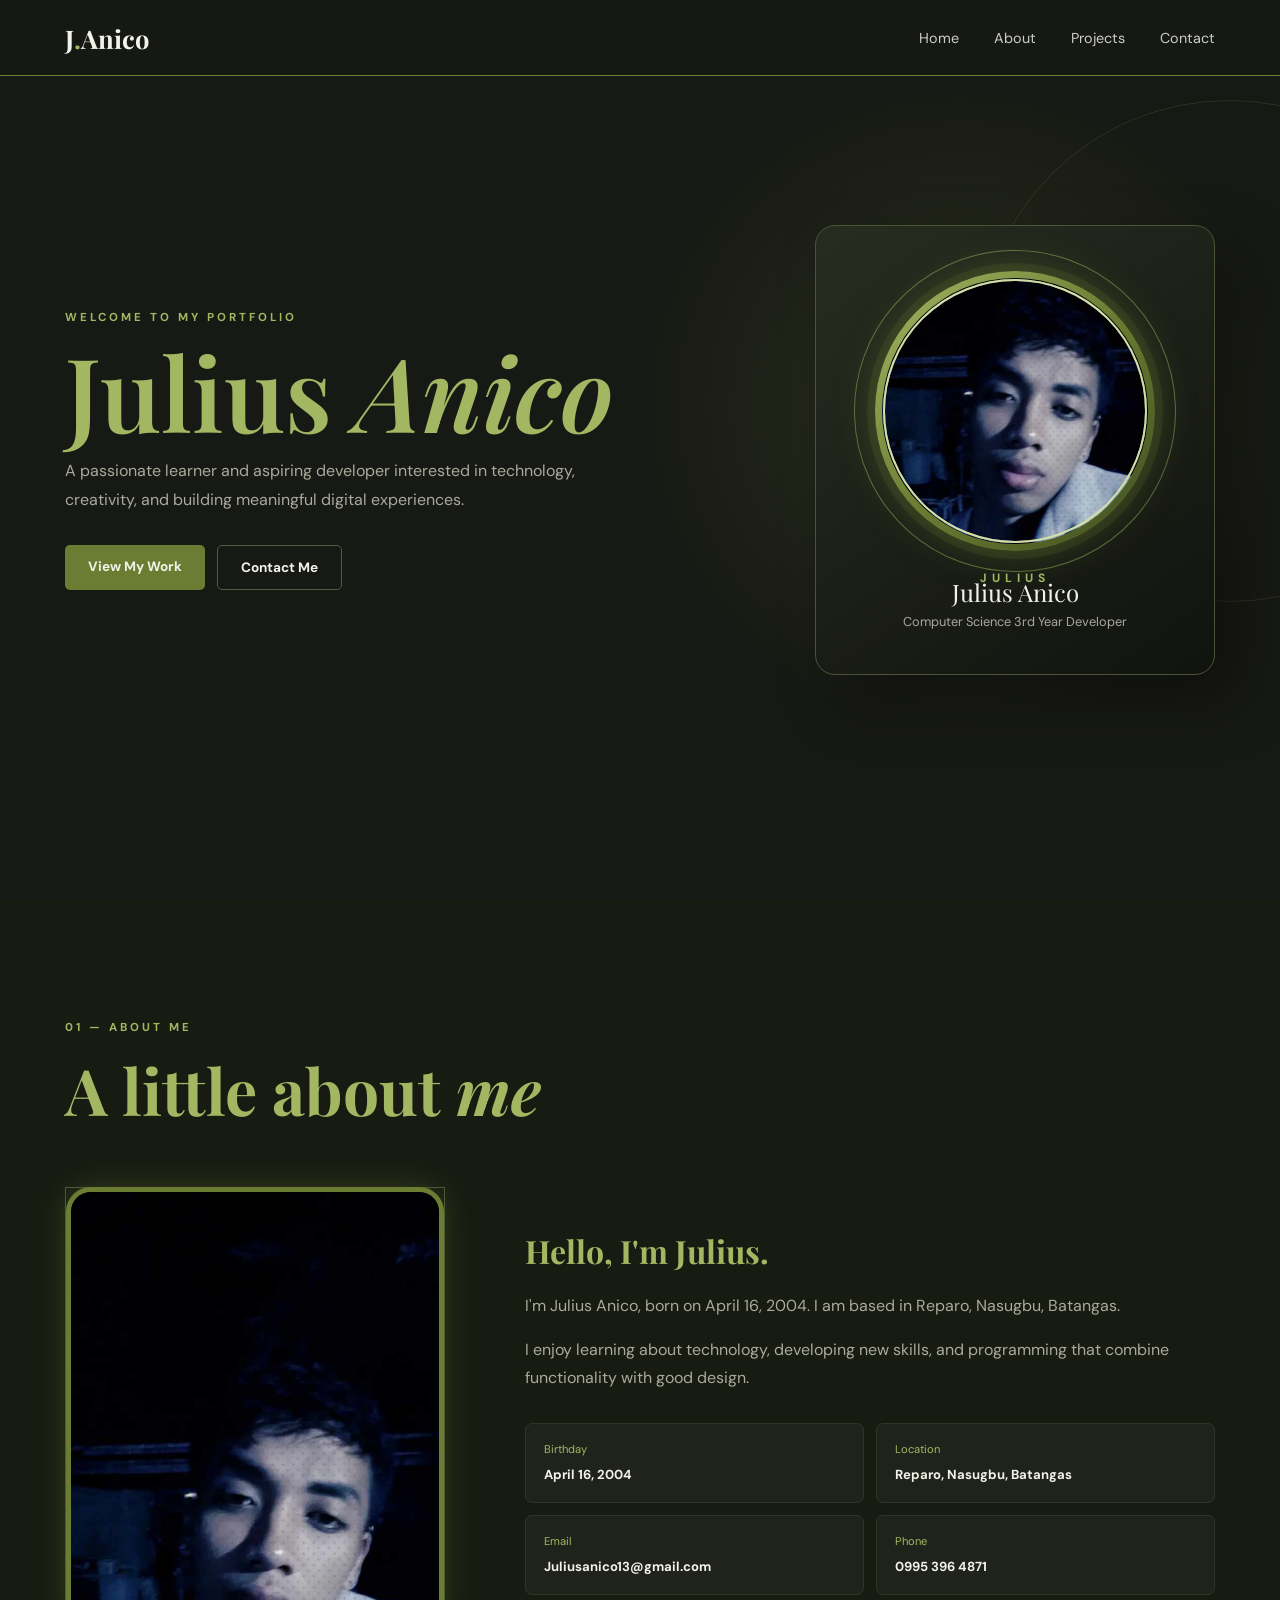
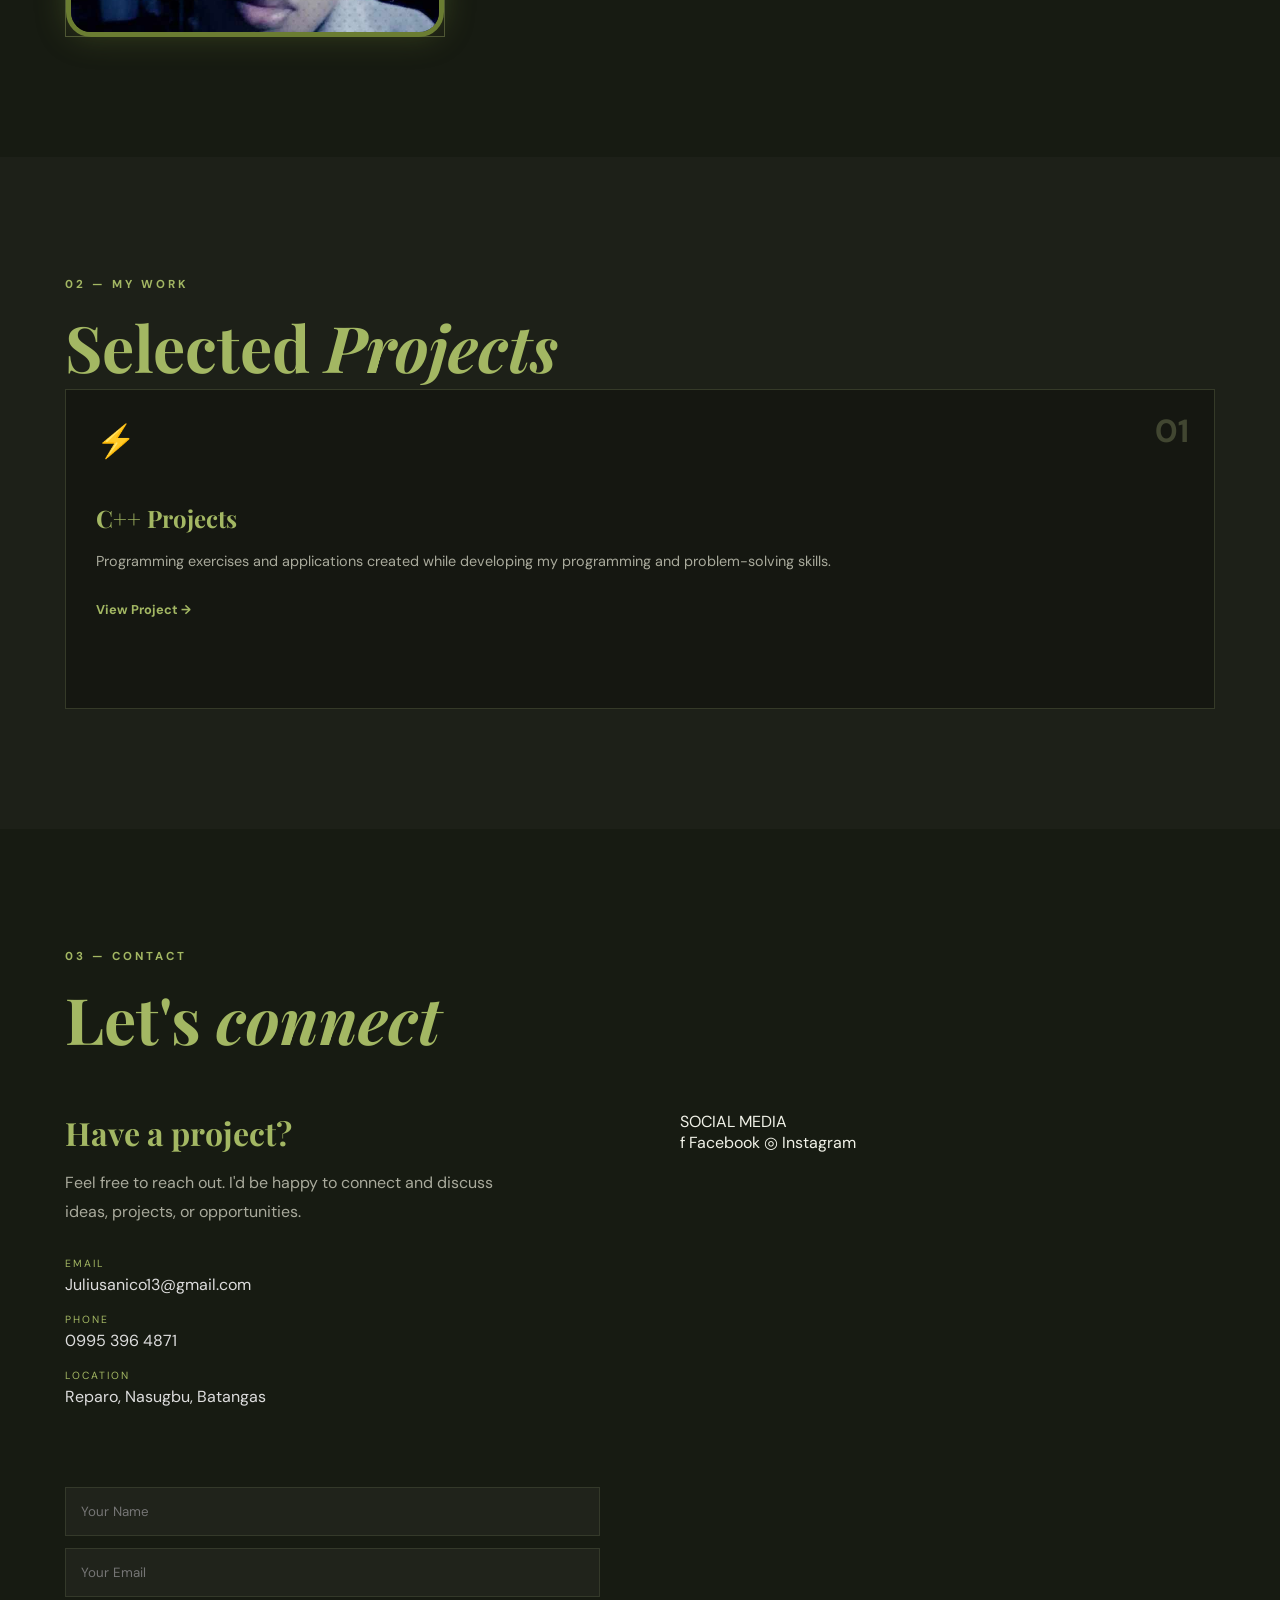
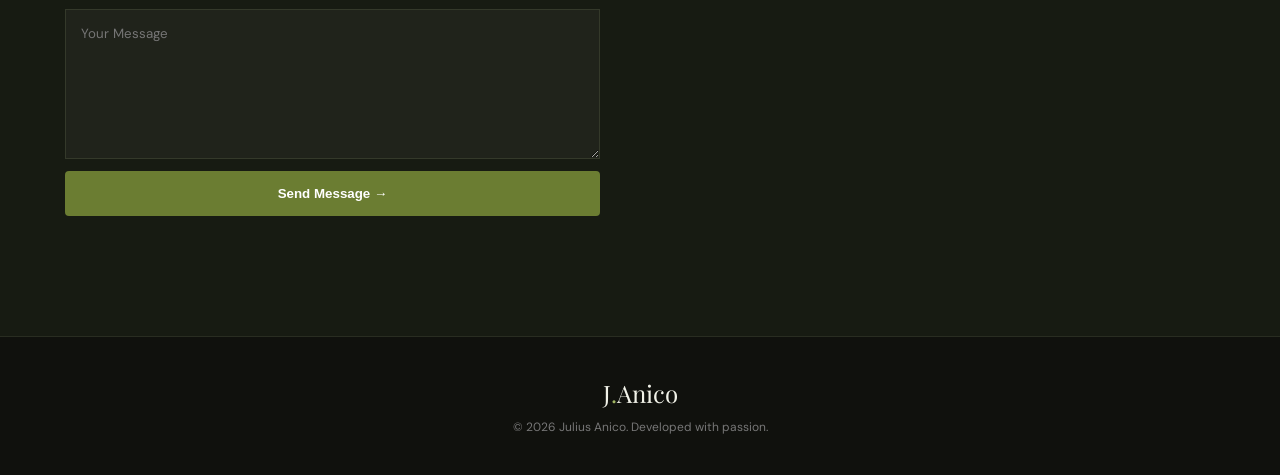
==== index.html @ b2f1a5e4 "Add files via upload" ====
<!DOCTYPE html>
<html lang="en">

<head>
    <meta charset="UTF-8">
    <meta name="viewport" content="width=device-width, initial-scale=1.0">

    <title>Julius Anico | Personal Portfolio</title>

    <link rel="stylesheet" href="style.css">
</head>

<body>

<!-- ================= NAVBAR ================= -->

<nav class="navbar" id="navbar">

    <div class="nav-container">

        <a href="#home" class="logo">
            J<span>.</span>Anico
        </a>

        <button
            class="menu-toggle"
            id="menuToggle"
            aria-label="Toggle navigation"
            aria-expanded="false"
        >
            <span></span>
            <span></span>
            <span></span>
        </button>

        <ul class="nav-links" id="navLinks">
            <li><a href="#home">Home</a></li>
            <li><a href="#about">About</a></li>
            <li><a href="#projects">Projects</a></li>
            <li><a href="#contact">Contact</a></li>
        </ul>

    </div>

</nav>


<!-- ================= HERO ================= -->

<section class="hero" id="home">

    <div class="hero-content">

        <div class="hero-text">

            <p class="eyebrow">
                WELCOME TO MY PORTFOLIO
            </p>

            <h1>
                Julius
                <span>Anico</span>
            </h1>

            <p class="description">
                A passionate learner and aspiring developer
                interested in technology, creativity, and
                building meaningful digital experiences.
            </p>

            <div class="hero-buttons">

                <a href="#projects" class="btn primary">
                    View My Work
                </a>

                <a href="#contact" class="btn secondary">
                    Contact Me
                </a>

            </div>

        </div>


        <!-- PROFILE -->

        <div class="hero-card">

            <div class="profile-container">

                <div class="profile-circle">

                    <img
                        src="ulo.jpg"
                        alt="Portrait of Julius Anico"
                    >

                </div>

            </div>

            <div class="card-name">
                Julius Anico
            </div>

            <div class="card-role">
                Computer Science 3rd Year Developer
            </div>

        </div>

    </div>

</section>


<!-- ================= ABOUT ================= -->

<section id="about" class="section">

    <div class="section-title">

        <p>01 — ABOUT ME</p>

        <h2>
            A little about <span>me</span>
        </h2>

    </div>


    <div class="about-grid">

        <div class="about-image">

            <div class="image-placeholder">

                <img
                    src="ulo.jpg"
                    alt="Julius Anico"
                >

            </div>

        </div>


        <div class="about-content">

            <h3>
                Hello, I'm Julius.
            </h3>

            <p>
                I'm Julius Anico, born on April 16, 2004.
                I am based in Reparo, Nasugbu, Batangas.
            </p>

            <p>
                I enjoy learning about technology, developing
                new skills, and programming that combine
                functionality with good design.
            </p>


            <div class="info-grid">

                <div class="info-card">
                    <small>Birthday</small>
                    <strong>April 16, 2004</strong>
                </div>

                <div class="info-card">
                    <small>Location</small>
                    <strong>
                        Reparo, Nasugbu, Batangas
                    </strong>
                </div>

                <div class="info-card">
                    <small>Email</small>
                    <strong>
                        Juliusanico13@gmail.com
                    </strong>
                </div>

                <div class="info-card">
                    <small>Phone</small>
                    <strong>
                        0995 396 4871
                    </strong>
                </div>

            </div>

        </div>

    </div>

</section>


<!-- ================= PROJECTS ================= -->

<section id="projects" class="section projects">

    <div class="section-title">

        <p>02 — MY WORK</p>

        <h2>
            Selected <span>Projects</span>
        </h2>

    </div>


    <div class="projects-grid">

        <article class="project-card">

            <div class="project-number">
                01
            </div>

            <div class="project-icon">
                ⚡
            </div>

            <h3>
                C++ Projects
            </h3>

            <p>
                Programming exercises and applications
                created while developing my programming
                and problem-solving skills.
            </p>

            <a href="demo.html">
                View Project →
            </a>

        </article>


    </div>

</section>


<!-- ================= CONTACT ================= -->

<section id="contact" class="section contact">

    <div class="section-title">

        <p>03 — CONTACT</p>

        <h2>
            Let's <span>connect</span>
        </h2>

    </div>


    <div class="contact-grid">

        <div class="contact-text">

            <h3>
                Have a project?
            </h3>

            <p>
                Feel free to reach out. I'd be happy to
                connect and discuss ideas, projects,
                or opportunities.
            </p>


            <div class="contact-details">

                <a href="mailto:Juliusanico13@gmail.com">

                    <span>EMAIL</span>

                    Juliusanico13@gmail.com

                </a>


                <a href="tel:+639953964871">

                    <span>PHONE</span>

                    0995 396 4871

                </a>


                <div>

                    <span>LOCATION</span>

                    Reparo, Nasugbu, Batangas

                </div>

            </div>

        </div>

        <!-- SOCIAL MEDIA -->

<div class="social-connect">

    <span>SOCIAL MEDIA</span>

    <div class="social-links">

        <a 
            href="https://www.facebook.com/" 
            target="_blank" 
            rel="noopener noreferrer"
            class="social facebook"
        >
            <span>f</span>
            Facebook
        </a>

        <a 
            href="https://www.instagram.com/juliusanico?igsi=aTl4b3cwbnB1Z2p5" 
            target="_blank" 
            rel="noopener noreferrer"
            class="social instagram"
        >
            <span>◎</span>
            Instagram
        </a>

    </div>

</div>

        <!-- CONTACT FORM -->

        <form
            class="contact-form"
            id="contactForm"
        >

            <input
                type="text"
                name="name"
                placeholder="Your Name"
                required
            >

            <input
                type="email"
                name="email"
                placeholder="Your Email"
                required
            >

            <textarea
                name="message"
                placeholder="Your Message"
                required
            ></textarea>

            <button type="submit">
                Send Message →
            </button>

        </form>

    </div>

</section>


<!-- ================= FOOTER ================= -->

<footer>

    <div class="footer-logo">

        J<span>.</span>Anico

    </div>

    <p>
        © 2026 Julius Anico. Developed with passion.
    </p>

</footer>


<script src="script.js"></script>

</body>
</html>
---- style.css ----
@import url('https://fonts.googleapis.com/css2?family=DM+Sans:wght@400;500;600;700&family=Playfair+Display:wght@500;600;700&display=swap');

:root {
    --olive: #68733b;
    --olive-light: #899657;
    --olive-dark: #3d4524;
    --cream: #f2f0e6;
    --dark: #171914;
    --dark-2: #20231b;
    --gray: #a9aa9c;
    --white: #ffffff;
}

* {
    margin: 0;
    padding: 0;
    box-sizing: border-box;
}

html {
    scroll-behavior: smooth;
}

body {
    font-family: "DM Sans", sans-serif;
    color: var(--cream);
    background: var(--dark);
    overflow-x: hidden;
}

a {
    color: inherit;
    text-decoration: none;
}

/* ================= NAVBAR ================= */

.navbar {
    position: fixed;
    top: 0;
    left: 0;

    width: 100%;
    z-index: 1000;

    background: rgba(23, 25, 20, .82);
    backdrop-filter: blur(18px);

    border-bottom: 1px solid rgba(255,255,255,.08);

    transition: .35s ease;
}

.navbar.scrolled {
    background: rgba(23,25,20,.97);
    box-shadow: 0 10px 30px rgba(0,0,0,.25);
}

.nav-container {
    width: min(1150px, 92%);
    height: 75px;

    margin: auto;

    display: flex;
    align-items: center;
    justify-content: space-between;
}

.logo {
    font-family: "Playfair Display", serif;
    font-size: 1.6rem;
    font-weight: 700;
}

.logo span,
.footer-logo span {
    color: var(--olive-light);
}

.nav-links {
    display: flex;
    list-style: none;
    gap: 35px;
}

.nav-links a {
    color: #ccc;
    font-size: .9rem;
    transition: .25s;
}

.nav-links a:hover {
    color: var(--olive-light);
}

.menu-toggle {
    display: none;

    width: 42px;
    height: 42px;

    border: 1px solid #414638;
    border-radius: 8px;

    background: transparent;
    cursor: pointer;
}

.menu-toggle span {
    display: block;
    width: 21px;
    height: 2px;

    margin: 5px auto;

    background: var(--cream);
    transition: .3s;
}

/* ================= HERO ================= */

.hero {
    min-height: 100vh;

    display: flex;
    align-items: center;

    background:
        radial-gradient(
            circle at 75% 45%,
            rgba(104,115,59,.25),
            transparent 30%
        ),
        var(--dark);

    position: relative;
}

.hero::before {
    content: "";
    position: absolute;

    width: 500px;
    height: 500px;

    right: -200px;
    top: 100px;

    border: 1px solid rgba(137,150,87,.18);
    border-radius: 50%;
}

.hero-content {
    width: min(1150px, 92%);
    margin: auto;

    display: grid;
    grid-template-columns: 1fr 400px;
    gap: 80px;

    align-items: center;
}

.eyebrow,
.section-title p {
    color: var(--olive-light);
    letter-spacing: 3px;
    font-size: .72rem;
    font-weight: 700;
}

.hero h1 {
    margin: 20px 0;

    font-family: "Playfair Display", serif;

    font-size: clamp(4rem, 8vw, 7rem);
    line-height: .9;

    font-weight: 600;
}

.hero h1 span {
    color: var(--olive-light);
    font-style: italic;
}

.description {
    max-width: 570px;

    color: var(--gray);
    line-height: 1.8;

    font-size: 1rem;
}

.hero-buttons {
    display: flex;
    gap: 12px;
    margin-top: 30px;
}

.btn {
    padding: 13px 23px;
    border-radius: 5px;
    font-size: .85rem;
    font-weight: 700;
    transition: .25s;
}

.primary {
    background: var(--olive);
}

.primary:hover {
    background: var(--olive-light);
    transform: translateY(-3px);
}

.secondary {
    border: 1px solid #555b40;
}

.secondary:hover {
    border-color: var(--olive-light);
    color: var(--olive-light);
}

/* ================= HERO CARD ================= */

.hero-card {
    height: 450px;

    border: 1px solid #4d5435;
    background: linear-gradient(
        145deg,
        #282c20,
        #11130f
    );

    border-radius: 20px;

    display: flex;
    flex-direction: column;

    align-items: center;
    justify-content: center;

    position: relative;

    box-shadow:
        25px 25px 60px rgba(0,0,0,.35);
}

.circle {
    width: 250px;
    height: 250px;

    border-radius: 50%;

    border: 1px solid var(--olive-light);

    position: absolute;

    opacity: .5;
}

.initial {
    width: 160px;
    height: 160px;

    display: grid;
    place-items: center;

    border-radius: 50%;

    background: var(--olive);

    color: white;

    font-family: "Playfair Display", serif;
    font-size: 3rem;

    box-shadow:
        0 0 60px rgba(104,115,59,.35);
}

.card-name {
    margin-top: 25px;
    font-family: "Playfair Display", serif;
    font-size: 1.5rem;
}

.card-role {
    margin-top: 5px;
    color: var(--gray);
    font-size: .8rem;
}

/* ================= SECTION ================= */

.section {
    width: min(1150px, 92%);
    margin: auto;

    padding: 120px 0;
}

.section-title h2 {
    margin-top: 12px;

    font-family: "Playfair Display", serif;

    font-size: clamp(2.5rem, 5vw, 4rem);
}

.section-title h2 span {
    color: var(--olive-light);
    font-style: italic;
}

/* ================= ABOUT ================= */

.about-grid {
    margin-top: 55px;

    display: grid;
    grid-template-columns: 380px 1fr;

    gap: 80px;
    align-items: center;
}

.about-image {
    height: 450px;

    background:
        linear-gradient(
            145deg,
            var(--olive-dark),
            #161812
        );

    border: 1px solid #4d5435;

    display: grid;
    place-items: center;
}

.image-placeholder {
    width: 180px;
    height: 180px;

    border-radius: 50%;

    display: grid;
    place-items: center;

    background: var(--olive);

    font-family: "Playfair Display", serif;
    font-size: 3rem;
}

.about-content h3 {
    font-family: "Playfair Display", serif;
    font-size: 2rem;

    margin-bottom: 20px;
}

.about-content > p {
    color: var(--gray);
    line-height: 1.8;
    margin-bottom: 15px;
}

.info-grid {
    display: grid;
    grid-template-columns: 1fr 1fr;

    gap: 12px;

    margin-top: 30px;
}

.info-card {
    padding: 18px;

    background: #20231b;
    border: 1px solid #303526;

    border-radius: 7px;
}

.info-card small {
    display: block;

    color: var(--olive-light);
    font-size: .7rem;

    margin-bottom: 7px;
}

.info-card strong {
    font-size: .82rem;
}

/* ================= PROJECTS ================= */

.projects {
    max-width: none;
    width: 100%;

    padding-left: max(4%, calc((100% - 1150px) / 2));
    padding-right: max(4%, calc((100% - 1150px) / 2));

    background: #1d2018;
}

.project-grid {
    margin-top: 50px;

    display: grid;
    grid-template-columns: repeat(3, 1fr);

    gap: 20px;
}

.project-card {
    min-height: 320px;

    padding: 30px;

    background: #151711;
    border: 1px solid #353a28;

    position: relative;

    transition: .3s;
}

.project-card:hover {
    transform: translateY(-8px);
    border-color: var(--olive-light);

    box-shadow:
        0 20px 50px rgba(0,0,0,.3);
}

.project-number {
    position: absolute;
    right: 25px;
    top: 20px;

    color: #414631;
    font-size: 2rem;
    font-weight: 700;
}

.project-icon {
    color: var(--olive-light);
    font-size: 2rem;
    margin-bottom: 40px;
}

.project-card h3 {
    font-family: "Playfair Display", serif;
    font-size: 1.5rem;
}

.project-card p {
    color: var(--gray);
    line-height: 1.7;
    font-size: .9rem;

    margin: 15px 0 25px;
}

.project-card a {
    color: var(--olive-light);
    font-size: .8rem;
    font-weight: 700;
}

/* ================= CONTACT ================= */

.contact-grid {
    margin-top: 50px;

    display: grid;
    grid-template-columns: 1fr 1fr;

    gap: 80px;
}

.contact-text h3 {
    font-family: "Playfair Display", serif;
    font-size: 2rem;
}

.contact-text > p {
    color: var(--gray);
    line-height: 1.8;

    max-width: 450px;
    margin: 15px 0 30px;
}

.contact-details {
    display: grid;
    gap: 18px;
}

.contact-details a,
.contact-details div {
    color: #ddd;
}

.contact-details span {
    display: block;

    color: var(--olive-light);
    font-size: .65rem;
    letter-spacing: 2px;

    margin-bottom: 4px;
}

.contact-form {
    display: grid;
    gap: 12px;
}

.contact-form input,
.contact-form textarea {
    width: 100%;

    padding: 15px;

    background: #20231b;

    border: 1px solid #34392a;

    color: white;

    outline: none;

    font-family: inherit;
}

.contact-form textarea {
    min-height: 150px;
    resize: vertical;
}

.contact-form input:focus,
.contact-form textarea:focus {
    border-color: var(--olive-light);
}

.contact-form button {
    padding: 15px;

    border: none;
    border-radius: 4px;

    background: var(--olive);
    color: white;

    font-weight: 700;

    cursor: pointer;

    transition: .25s;
}

.contact-form button:hover {
    background: var(--olive-light);
}

/* ================= FOOTER ================= */

footer {
    padding: 40px 20px;

    text-align: center;

    background: #10110d;

    border-top: 1px solid #292d21;
}

.footer-logo {
    font-family: "Playfair Display", serif;
    font-size: 1.5rem;
}

footer p {
    margin-top: 10px;
    color: #777;
    font-size: .75rem;
}

/* ================= MOBILE NAV ================= */

@media (max-width: 800px) {

    .menu-toggle {
        display: block;
    }

    .nav-links {
        position: absolute;

        top: 75px;
        left: 0;

        width: 100%;

        padding: 10px 6% 25px;

        background: rgba(23,25,20,.98);

        border-bottom: 1px solid #363b29;

        flex-direction: column;
        gap: 0;

        max-height: 0;
        overflow: hidden;

        opacity: 0;

        transition:
            max-height .4s ease,
            opacity .3s ease;
    }

    .nav-links.active {
        max-height: 350px;
        opacity: 1;
    }

    .nav-links li {
        border-bottom: 1px solid #292d22;
    }

    .nav-links a {
        display: block;
        padding: 16px 5px;
    }

    /* hamburger animation */

    .menu-toggle.active span:nth-child(1) {
        transform: translateY(7px) rotate(45deg);
    }

    .menu-toggle.active span:nth-child(2) {
        opacity: 0;
    }

    .menu-toggle.active span:nth-child(3) {
        transform: translateY(-7px) rotate(-45deg);
    }

    .hero-content {
        grid-template-columns: 1fr;
        padding: 130px 0 80px;
    }

    .hero-card {
        height: 350px;
        max-width: 400px;
    }

    .about-grid {
        grid-template-columns: 1fr;
    }

    .about-image {
        height: 350px;
    }

    .project-grid {
        grid-template-columns: 1fr;
    }

    .contact-grid {
        grid-template-columns: 1fr;
        gap: 50px;
    }
}

@media (max-width: 500px) {

    .hero h1 {
        font-size: 3.5rem;
    }

    .hero-buttons {
        flex-direction: column;
    }

    .btn {
        text-align: center;
    }

    .info-grid {
        grid-template-columns: 1fr;
    }
}
/* =========================
   PROFILE CIRCLE
========================= */

.profile-container {
    display: flex;
    justify-content: center;
    align-items: center;
    position: relative;
}

.profile-circle {
    width: 280px;
    height: 280px;
    border-radius: 50%;
    padding: 8px;

    background: linear-gradient(
        135deg,
        #6b7d32,
        #a3b763,
        #3f4d20
    );

    box-shadow:
        0 0 0 8px rgba(107, 125, 50, 0.15),
        0 0 35px rgba(107, 125, 50, 0.45);

    position: relative;
    overflow: hidden;
}

.profile-circle::before {
    content: "";
    position: absolute;
    inset: 8px;
    border: 2px solid #c7d39b;
    border-radius: 50%;
    pointer-events: none;
}

.profile-circle img {
    width: 100%;
    height: 100%;

    object-fit: cover;
    object-position: center;

    border-radius: 50%;
    display: block;

    background: #252b19;
}

/* Decorative olive ring */

.profile-container::before {
    content: "";
    position: absolute;

    width: 320px;
    height: 320px;

    border: 1px solid rgba(163, 183, 99, 0.5);
    border-radius: 50%;

    transform: rotate(20deg);
    pointer-events: none;
}

.profile-container::after {
    content: "JULIUS";
    position: absolute;

    bottom: -35px;

    color: #a3b763;
    font-size: 12px;
    letter-spacing: 5px;
    font-weight: bold;
}
:root {
    --olive-dark: #171b12;
    --olive: #6b7d32;
    --olive-light: #a3b763;
    --olive-pale: #c7d39b;
    --cream: #f1f2e8;
}

body {
    background: var(--olive-dark);
    color: var(--cream);
}

button,
.navbar,
.card {
    border-color: var(--olive);
}

button:hover,
.navbar a:hover {
    color: var(--olive-light);
}

h1,
h2,
h3 {
    color: var(--olive-light);
}

.hero-cta {
    background: var(--olive);
    color: white;
}

.hero-cta:hover {
    background: var(--olive-light);
    color: #171b12;
}
.profile-container {
    display: flex;
    justify-content: center;
    align-items: center;
    position: relative;
}

.profile-circle {
    width: 280px;
    height: 280px;
    padding: 7px;
    border-radius: 50%;

    background: linear-gradient(
        135deg,
        #a3b763,
        #6b7d32,
        #3f4d20
    );

    box-shadow:
        0 0 0 8px rgba(107, 125, 50, 0.15),
        0 0 40px rgba(107, 125, 50, 0.45);

    overflow: hidden;
    position: relative;
}

.profile-circle img {
    width: 100%;
    height: 100%;

    display: block;
    object-fit: cover;
    object-position: center;

    border-radius: 50%;
}

.profile-circle::after {
    content: "";
    position: absolute;
    inset: 8px;

    border: 2px solid rgba(220, 230, 180, 0.55);
    border-radius: 50%;

    pointer-events: none;
}
/* ================= ABOUT IMAGE ================= */

.about-image {
    display: flex;
    justify-content: center;
    align-items: center;
}

.image-placeholder {
    width: 380px;
    height: 380px;
    border-radius: 50%;
    overflow: hidden;
    border: 5px solid #6b7d32;
    background: #1b2114;
    box-shadow: 0 0 30px rgba(107, 125, 50, 0.35);
}

.image-placeholder img {
    width: 100%;
    height: 100%;
    display: block;
    object-fit: cover;
    object-position: center;
}
@media (max-width: 768px) {

    .image-placeholder {
        width: 280px;
        height: 280px;
    }

}

@media (max-width: 480px) {

    .image-placeholder {
        width: 220px;
        height: 220px;
    }

}
.image-placeholder {
    width: 400px;
    height: 450px;
    border-radius: 25px;
    overflow: hidden;
    border: 5px solid #6b7d32;
}

.image-placeholder img {
    width: 100%;
    height: 100%;
    object-fit: cover;
}
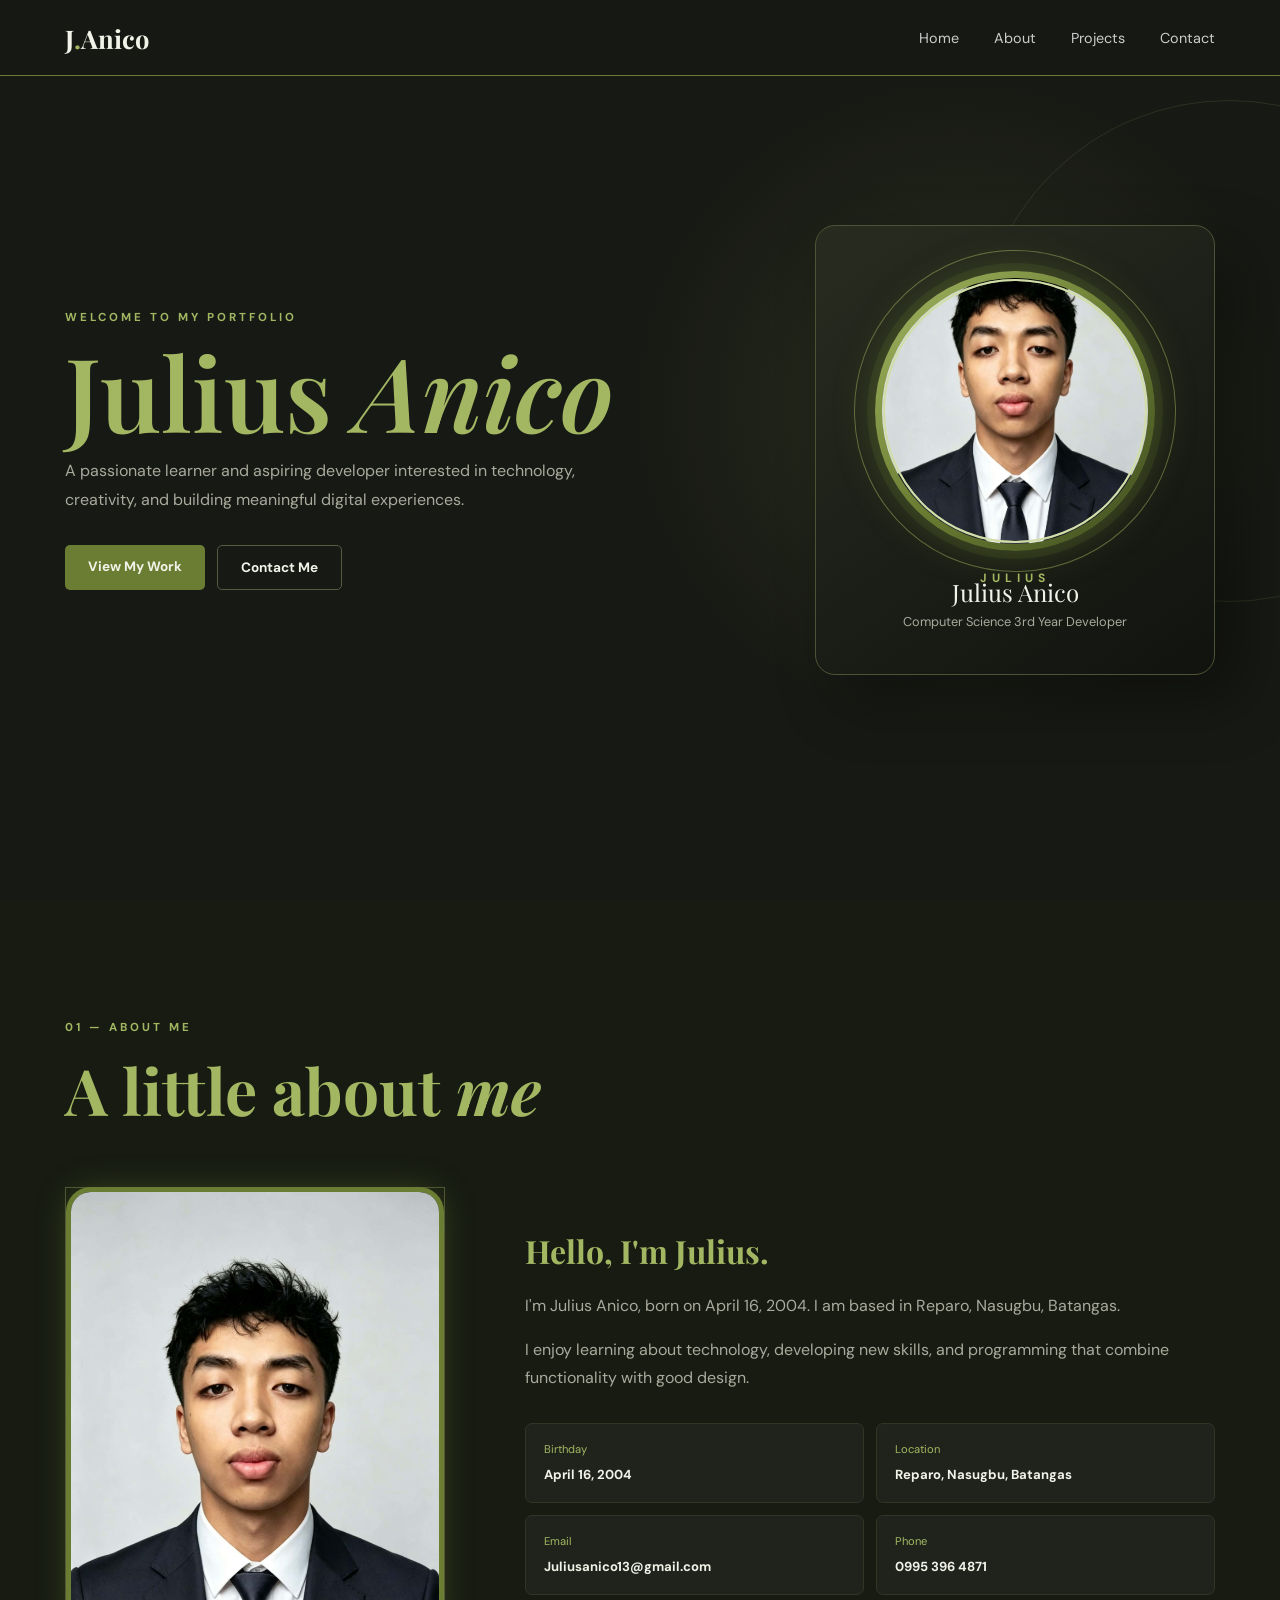
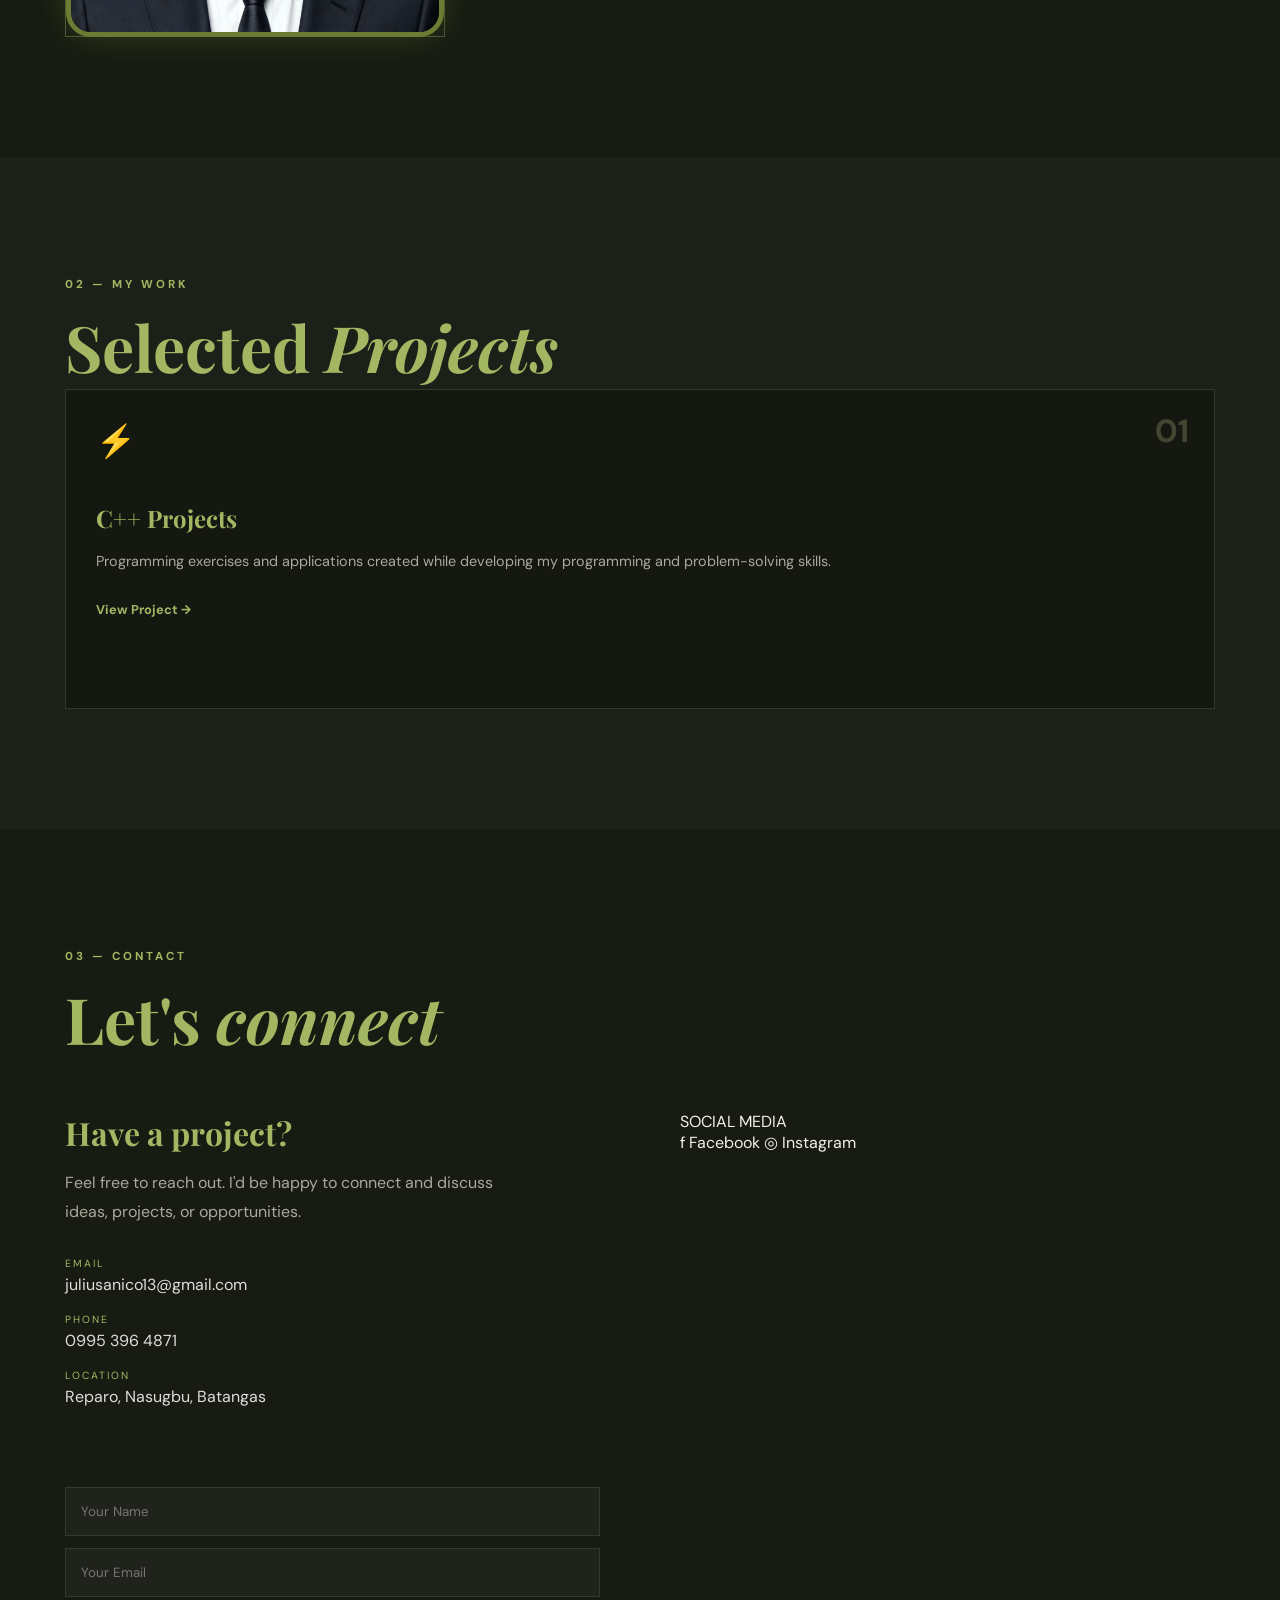
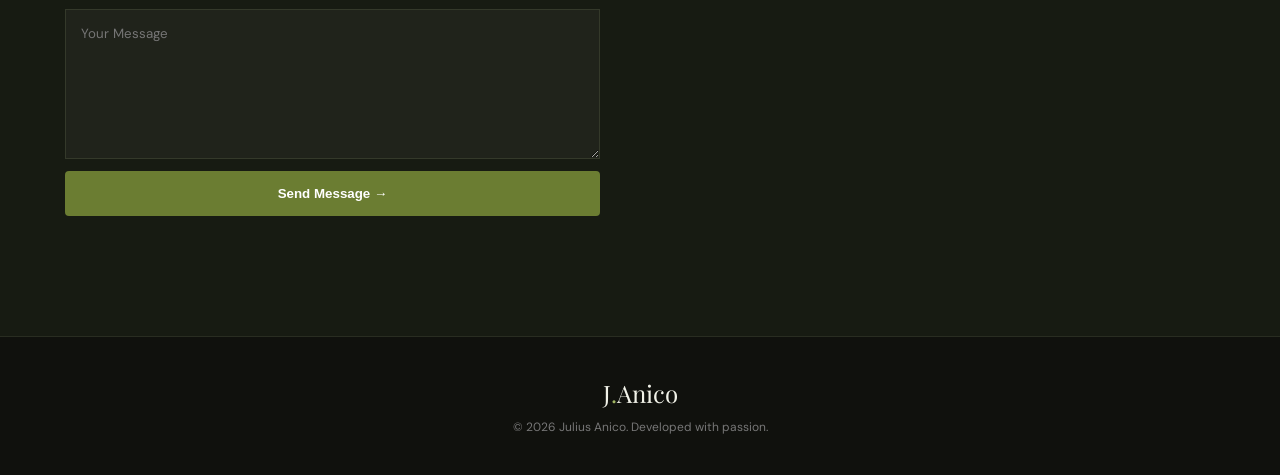
==== commit d0398e2e: "Add files via upload" ====
--- a/index.html
+++ b/index.html
@@ -8,6 +8,7 @@
     <title>Julius Anico | Personal Portfolio</title>
 
     <link rel="stylesheet" href="style.css">
+    <link rel="icon" href="anico.jpg" type="image/x-icon">
 </head>
 
 <body>
@@ -92,7 +93,7 @@
                 <div class="profile-circle">
 
                     <img
-                        src="ulo.jpg"
+                        src="anico.jpg"
                         alt="Portrait of Julius Anico"
                     >
 
@@ -137,7 +138,7 @@
             <div class="image-placeholder">
 
                 <img
-                    src="ulo.jpg"
+                    src="anico.jpg"
                     alt="Julius Anico"
                 >
 
@@ -286,7 +287,7 @@
 
                     <span>EMAIL</span>
 
-                    Juliusanico13@gmail.com
+                    juliusanico13@gmail.com
 
                 </a>
 
